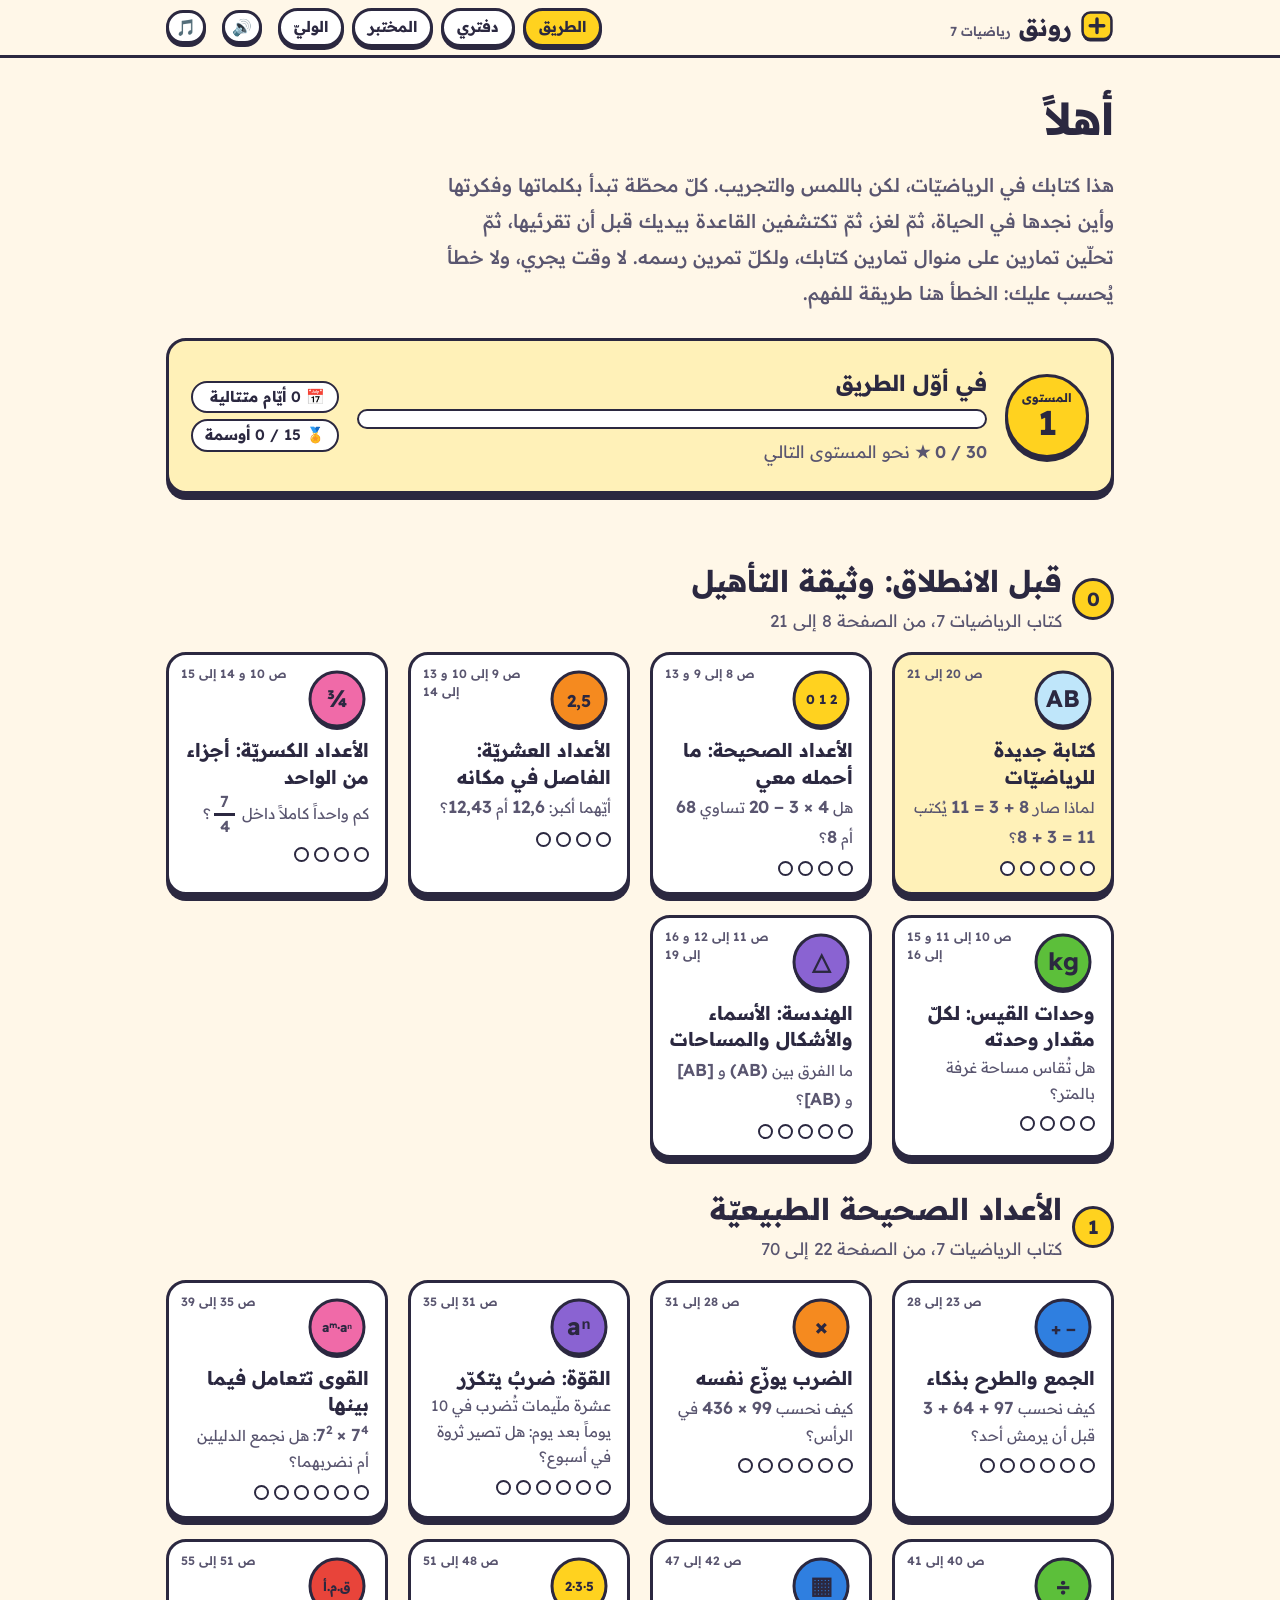
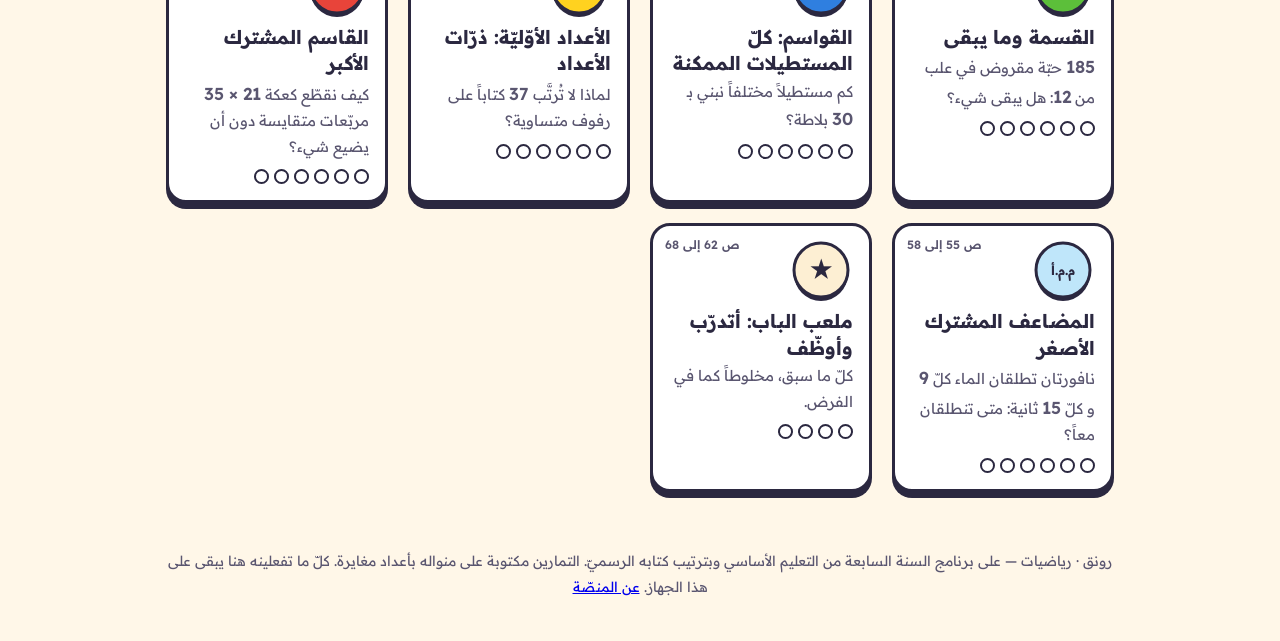
==== math7/index.html @ 63806053 "The site around the platform: why, method, journey, guardians; the maths platform moves to math7/ Co" ====
<!doctype html>
<html lang="ar" dir="rtl">
<head>
<meta charset="utf-8">
<meta name="robots" content="noindex, nofollow">
<meta name="viewport" content="width=device-width, initial-scale=1, viewport-fit=cover">
<meta name="theme-color" content="#FFD21F">
<link rel="manifest" href="manifest.webmanifest">
<link rel="icon" href="icons/icon.svg" type="image/svg+xml">
<link rel="apple-touch-icon" href="icons/icon-192.png">
<title>رونق · رياضيات</title>
<meta name="description" content="كتاب الرياضيات للسنة السابعة أساسي، باللمس والتجريب.">
<link rel="stylesheet" href="css/ed.css">
</head>
<body>
<header class="top">
  <div class="wrap">
    <a class="logo" href="#/" aria-label="رونق رياضيات، الصفحة الأولى">
      <svg viewBox="0 0 40 40" aria-hidden="true"><rect x="3" y="6" width="34" height="31" rx="9" fill="#2B2840"/><rect x="3" y="3" width="34" height="31" rx="9" fill="#FFD21F" stroke="#2B2840" stroke-width="3"/><path d="M12 18.500h16M20 10.500v16" stroke="#2B2840" stroke-width="4" stroke-linecap="round"/></svg>
      <span>رونق <small>رياضيات 7</small></span>
    </a>
    <nav class="nav" id="nav" aria-label="أقسام المنصّة">
      <a href="#/" data-k="home">الطريق</a>
      <a href="#/notebook" data-k="notebook">دفتري</a>
      <a href="#/lab" data-k="lab">المختبر</a>
      <a href="#/guardian" data-k="guardian">الوليّ</a>
    </nav>
    <button class="snd" id="sndBtn" type="button" aria-label="أصوات الأجوبة">🔊</button>
    <button class="snd" id="musBtn" type="button" aria-label="الموسيقى الهادئة">🎵</button>
  </div>
</header>
<main id="app"></main>
<noscript><p style="padding:24px">تحتاج هذه الصفحة إلى JavaScript لتعمل.</p></noscript>
<script src="js/core.js"></script>
<script src="js/pad.js"></script>
<script src="js/sound.js"></script>
<script src="js/game.js"></script>
<script src="js/viz.js"></script>
<script src="js/widgets.js"></script>
<script src="js/lab.js"></script>
<script src="js/content/ch0.js"></script>
<script src="js/content/ch1-0.js"></script>
<script src="js/content/ch1-a.js"></script>
<script src="js/content/ch1-b.js"></script>
<script src="js/content/ch1-c.js"></script>
<script src="js/app.js"></script>
<script src="js/remote.js"></script>
</body>
</html>
---- math7/css/ed.css ----
/* Rawnaq Ed. Same paper, ink and chunky cards as the Rawnaq games site,
   tuned for reading and for touching numbers. */
@font-face {
  font-family: "Readex Pro"; src: url("../fonts/ReadexPro.ttf") format("truetype");
  font-weight: 160 700; font-style: normal; font-display: swap;
}
:root {
  --paper: #FFF7E8; --paper2: #FDEFD3; --ink: #2B2840; --ink2: #5A5670;
  --sun: #FFD21F; --red: #E8443A; --green: #5CBF3A; --blue: #2F7FE0; --sky: #BFE6FA;
  --orange: #F58A1F; --pink: #F06AA8; --violet: #8A63D2; --white: #FFFFFF;
  --soft-green: #DDF3D3; --soft-sun: #FFF1B8; --soft-pink: #FBDDEA; --soft-violet: #E6DCF7;
  --r: 20px; --line: 3px;
}
* { box-sizing: border-box; }
[hidden] { display: none !important; }
html { -webkit-text-size-adjust: 100%; }
body {
  margin: 0; background: var(--paper); color: var(--ink);
  font-family: "Readex Pro", "Noto Kufi Arabic", "Noto Sans Arabic", "Segoe UI", Tahoma, sans-serif;
  font-size: 19px; line-height: 1.9;
}
button, input, select { font: inherit; color: inherit; }
.wrap { max-width: 980px; margin: 0 auto; padding: 0 16px; }
h1, h2, h3 { line-height: 1.4; margin: 0 0 .4em; font-weight: 700; }
h1 { font-size: clamp(28px, 5vw, 44px); }
h2 { font-size: clamp(23px, 3.6vw, 30px); }
h3 { font-size: 21px; }
p { margin: 0 0 1em; }
/* numbers and expressions always read left to right, as in the textbook */
.m, .expr { direction: ltr; unicode-bidi: isolate; display: inline-block; font-weight: 600; white-space: nowrap; font-feature-settings: "tnum"; }
.expr { font-size: 1.15em; white-space: normal; max-width: 100%; vertical-align: baseline; }
.expr sup .ans, sup .ans { width: 2.6em; font-size: 16px; padding: 0 4px; }
.qt { line-height: 2.5; }
.lbl { font-weight: 600; white-space: nowrap; }
.qt .ans { margin: 0 3px; }
.expr sup, .m sup { font-size: .68em; line-height: 0; vertical-align: .62em; }

/* ---------- top bar ---------- */
.top { position: sticky; top: 0; z-index: 20; background: var(--paper); border-bottom: var(--line) solid var(--ink); }
.top .wrap { display: flex; align-items: center; gap: 10px; padding-top: 8px; padding-bottom: 8px; flex-wrap: wrap; }
.logo { display: flex; align-items: center; gap: 8px; text-decoration: none; color: inherit; font-weight: 700; font-size: 24px; line-height: 1; }
.logo svg { width: 34px; height: 34px; }
.logo small { font-size: 13px; color: var(--ink2); font-weight: 600; }
.nav { display: flex; gap: 8px; margin-inline-start: auto; flex-wrap: wrap; }
.nav a { text-decoration: none; color: inherit; font-weight: 700; font-size: 15px; padding: 2px 13px; border: var(--line) solid var(--ink); border-radius: 999px; background: var(--white); box-shadow: 0 3px 0 var(--ink); }
.nav a:hover, .nav a:focus-visible { transform: translateY(2px); box-shadow: 0 1px 0 var(--ink); }
.nav a.on { background: var(--sun); }

/* ---------- pieces ---------- */
.card { background: var(--white); border: var(--line) solid var(--ink); border-radius: var(--r); box-shadow: 0 6px 0 var(--ink); padding: 22px; margin-bottom: 26px; }
.card > :last-child { margin-bottom: 0; }
.card.tint { background: var(--paper2); }
.card.sky { background: var(--sky); }
.tag { display: inline-block; font-weight: 700; font-size: 14px; line-height: 1.7; padding: 0 12px; border: var(--line) solid var(--ink); border-radius: 999px; background: var(--sun); }
.tag.blue { background: var(--blue); color: #fff; } .tag.green { background: var(--green); color: #fff; }
.tag.pink { background: var(--pink); color: #fff; } .tag.violet { background: var(--violet); color: #fff; }
.tag.plain { background: var(--white); }
.btn { display: inline-flex; align-items: center; justify-content: center; gap: 8px; text-decoration: none; font-weight: 700; font-size: 18px; padding: 6px 22px; border: var(--line) solid var(--ink); border-radius: 16px; background: var(--green); color: #fff; box-shadow: 0 5px 0 var(--ink); cursor: pointer; }
.btn:hover, .btn:focus-visible { transform: translateY(2px); box-shadow: 0 3px 0 var(--ink); }
.btn:active { transform: translateY(5px); box-shadow: 0 0 0 var(--ink); }
.btn.sun { background: var(--sun); color: var(--ink); } .btn.white { background: var(--white); color: var(--ink); }
.btn.blue { background: var(--blue); } .btn.small { font-size: 15px; padding: 2px 14px; border-radius: 12px; box-shadow: 0 3px 0 var(--ink); }
.btn[disabled] { opacity: .45; cursor: default; transform: none; box-shadow: 0 5px 0 var(--ink); }
.row { display: flex; gap: 12px; flex-wrap: wrap; align-items: center; }
.row.center { justify-content: center; }
.muted { color: var(--ink2); font-size: .9em; }
.spacer { flex: 1; }
:focus-visible { outline: 3px solid var(--blue); outline-offset: 2px; }

/* ---------- home: the road ---------- */
.hello { padding: 30px 0 8px; }
.hello p { color: var(--ink2); font-weight: 500; max-width: 36em; }
.road { position: relative; padding: 10px 0 30px; }
.unit-title { display: flex; align-items: center; gap: 10px; margin: 30px 0 14px; }
.unit-title .num { width: 42px; height: 42px; border-radius: 50%; border: var(--line) solid var(--ink); background: var(--sun); display: grid; place-items: center; font-weight: 700; flex: none; }
.stations { display: grid; grid-template-columns: repeat(auto-fill, minmax(215px, 1fr)); gap: 20px; }
.station { display: block; text-decoration: none; color: inherit; background: var(--white); border: var(--line) solid var(--ink); border-radius: var(--r); box-shadow: 0 6px 0 var(--ink); padding: 14px 16px 16px; position: relative; }
.station:hover, .station:focus-visible { transform: translateY(2px); box-shadow: 0 4px 0 var(--ink); }
.station .ico { width: 64px; height: 64px; display: block; margin-bottom: 4px; }
.station h3 { font-size: 19px; margin-bottom: 2px; }
.station .q { color: var(--ink2); font-size: 15px; line-height: 1.7; margin: 0; }
.station .pg { position: absolute; top: 10px; inset-inline-end: 12px; max-width: calc(100% - 100px); text-align: end; line-height: 1.5; font-size: 12px; color: var(--ink2); font-weight: 600; }
.station.next { background: var(--soft-sun); }
.station.done { background: var(--soft-green); }
.beads { display: flex; gap: 5px; margin-top: 10px; }
.beads i { width: 15px; height: 15px; border-radius: 50%; border: 2px solid var(--ink); background: var(--white); }
.beads i.on { background: var(--green); }
.soon { opacity: .6; border-style: dashed; box-shadow: none; }

/* ---------- station page ---------- */
.st-head { padding: 22px 0 6px; }
.st-head .back { font-size: 15px; font-weight: 700; color: var(--ink2); text-decoration: none; }
.steps { display: flex; gap: 6px; margin: 12px 0 22px; flex-wrap: wrap; }
.steps button { cursor: pointer; font-weight: 700; font-size: 15px; padding: 1px 13px; border: var(--line) solid var(--ink); border-radius: 999px; background: var(--white); }
.steps button.on { background: var(--ink); color: var(--paper); }
.steps button.seen:not(.on) { background: var(--soft-green); }
.beat h2 { display: flex; align-items: center; gap: 10px; flex-wrap: wrap; }
.say { background: var(--paper2); border: var(--line) dashed var(--ink); border-radius: 16px; padding: 12px 18px; font-weight: 500; margin: 0 0 18px; }
.rule { background: var(--soft-sun); border: var(--line) solid var(--ink); border-radius: 16px; padding: 14px 18px; margin: 0 0 18px; position: relative; }
.rule .src { font-size: 13px; color: var(--ink2); font-weight: 600; display: block; margin-top: 6px; }
.rule .expr { font-size: 1.25em; }
.next-bar { display: flex; justify-content: space-between; gap: 12px; margin: 10px 0 60px; flex-wrap: wrap; }

/* ---------- questions ---------- */
.qbox { border-top: 2px solid var(--paper2); padding: 16px 0 6px; }
.qbox:first-child { border-top: 0; padding-top: 0; }
.qbox .qn { font-weight: 700; color: var(--ink2); font-size: 14px; }
.qbox .qt { font-weight: 600; margin: 0 0 10px; }
.ans { line-height: 1.6; max-width: 100%; font-size: 20px; font-weight: 700; width: 5.5em; text-align: center; direction: ltr; padding: 2px 8px; border: var(--line) solid var(--ink); border-radius: 12px; background: var(--paper); }
.ans.wide { width: 11em; }
.ans.ok { background: var(--soft-green); } .ans.no { background: var(--soft-pink); }
.choices { display: flex; flex-wrap: wrap; gap: 10px; }
.choice { cursor: pointer; font-weight: 700; padding: 2px 16px; border: var(--line) solid var(--ink); border-radius: 12px; background: var(--white); box-shadow: 0 3px 0 var(--ink); }
.choice.sel { background: var(--sky); }
.choice.ok { background: var(--soft-green); } .choice.no { background: var(--soft-pink); }
.fb { margin-top: 10px; padding: 8px 14px; border-radius: 12px; font-weight: 500; font-size: 17px; border: 2px solid var(--ink); }
.fb.ok { background: var(--soft-green); } .fb.think { background: var(--soft-violet); } .fb.hint { background: var(--soft-sun); }
.fb b { font-weight: 700; }
.qactions { display: flex; gap: 10px; margin-top: 10px; flex-wrap: wrap; align-items: center; }
.linkbtn { background: none; border: 0; padding: 0; cursor: pointer; font-weight: 700; color: var(--blue); text-decoration: underline; font-size: 15px; }
.bins { display: grid; grid-template-columns: repeat(auto-fit, minmax(150px, 1fr)); gap: 12px; margin-top: 10px; }
.bin { border: var(--line) dashed var(--ink); border-radius: 14px; min-height: 84px; padding: 6px 8px; background: var(--paper); cursor: pointer; }
.bin h4 { margin: 0 0 4px; font-size: 15px; }
.chips { display: flex; flex-wrap: wrap; gap: 8px; min-height: 40px; }
.chip { cursor: pointer; direction: ltr; font-weight: 700; padding: 0 12px; border: var(--line) solid var(--ink); border-radius: 10px; background: var(--white); box-shadow: 0 3px 0 var(--ink); }
.chip.sel { background: var(--sun); transform: translateY(-3px); }
.chip.ok { background: var(--soft-green); } .chip.no { background: var(--soft-pink); }

/* ---------- explorables ---------- */
.lab-area { background: var(--white); border: var(--line) solid var(--ink); border-radius: var(--r); padding: 14px; margin: 0 0 18px; overflow: hidden; }
.lab-area svg { display: block; width: 100%; height: auto; touch-action: none; user-select: none; }
.ctl { display: flex; align-items: center; gap: 10px; flex-wrap: wrap; margin: 6px 0; font-weight: 600; }
.ctl input[type=range] { flex: 1; min-width: 140px; accent-color: var(--blue); height: 28px; }
.ctl .val { min-width: 2.2em; text-align: center; border: var(--line) solid var(--ink); border-radius: 10px; background: var(--sun); font-weight: 700; direction: ltr; }
.readout { text-align: center; font-size: 22px; margin: 8px 0 2px; min-height: 1.9em; }
.readout .expr { font-size: 1.1em; }
.c-blue { color: var(--blue); } .c-red { color: var(--red); } .c-green { color: #3d9a1f; } .c-orange { color: #d97506; } .c-violet { color: var(--violet); }
.grid100 { display: grid; grid-template-columns: repeat(10, 1fr); gap: 5px; direction: ltr; max-width: 520px; margin: 0 auto; }
.grid100 button { aspect-ratio: 1; border: 2px solid var(--ink); border-radius: 9px; background: var(--white); font-weight: 700; font-size: clamp(12px, 2.6vw, 18px); cursor: pointer; padding: 0; transition: background .25s, opacity .25s; }
.grid100 button.prime { background: var(--sun); }
.grid100 button.out { background: var(--paper2); opacity: .38; }
.grid100 button.hit { background: var(--sky); }
.grid100 button.one { background: var(--paper2); opacity: .5; }
.found { display: flex; gap: 8px; flex-wrap: wrap; justify-content: center; min-height: 40px; direction: ltr; }
.found span { border: var(--line) solid var(--ink); border-radius: 10px; padding: 0 10px; font-weight: 700; background: var(--soft-green); }
.found span.miss { background: var(--white); color: transparent; border-style: dashed; }

/* ---------- lab console ---------- */
.console { background: var(--ink); color: var(--paper); border-radius: var(--r); padding: 16px; font-size: 17px; min-height: 200px; max-height: 50vh; overflow: auto; }
.console .in { color: var(--sun); font-weight: 700; }
.console .out { margin: 0 0 10px; direction: ltr; text-align: left; unicode-bidi: plaintext; word-break: break-word; }
.console .out.ar { direction: rtl; text-align: right; }
.cmdline { display: flex; gap: 10px; margin-top: 12px; }
.cmdline input { flex: 1; min-width: 0; padding: 6px 14px; border: var(--line) solid var(--ink); border-radius: 14px; background: var(--white); font-weight: 600; }
.cmds { display: flex; flex-wrap: wrap; gap: 8px; margin: 12px 0; }

/* ---------- notebook / guardian ---------- */
table.t { width: 100%; border-collapse: collapse; font-size: 16px; }
table.t th, table.t td { text-align: start; padding: 6px 10px; border-bottom: 2px solid var(--paper2); vertical-align: top; }
table.t th { font-weight: 700; color: var(--ink2); font-size: 14px; }
.meter { height: 14px; border: 2px solid var(--ink); border-radius: 999px; background: var(--white); overflow: hidden; min-width: 90px; direction: ltr; }
.meter i { display: block; height: 100%; background: var(--green); }
.badge-row { display: flex; gap: 14px; flex-wrap: wrap; }
.badge { width: 110px; text-align: center; font-size: 13px; font-weight: 700; line-height: 1.5; }
.badge svg { width: 68px; height: 68px; display: block; margin: 0 auto 4px; }
.badge.off { opacity: .3; }
footer { color: var(--ink2); font-size: 14px; padding: 26px 0 40px; text-align: center; }
.pop { animation: pop .35s ease-out; }
@keyframes pop { 0% { transform: scale(.6); opacity: 0; } 70% { transform: scale(1.12); } 100% { transform: scale(1); opacity: 1; } }
@media (max-width: 640px) {
  body { font-size: 17px; } .card { padding: 16px; }
  .nav { width: 100%; margin-inline-start: 0; }
}
@media (prefers-reduced-motion: reduce) { .pop { animation: none; } .btn:hover, .station:hover { transform: none; } }
@media print { .top, .next-bar, .steps { display: none; } }

/* ---------- fractions, comparison signs, figures ---------- */
.frac { display: inline-flex; flex-direction: column; align-items: center; vertical-align: middle; line-height: 1.25; margin: 0 3px; font-size: .92em; }
.frac > span:first-child { border-bottom: 3px solid var(--ink); padding: 0 5px 1px; min-width: 1.3em; text-align: center; }
.frac > span:last-child { padding: 1px 5px 0; text-align: center; }
.frac .ans { width: 2.8em; font-size: 17px; margin: 2px 0; }
button.ans.sign { width: 2.4em; cursor: pointer; background: var(--white); box-shadow: 0 3px 0 var(--ink); }
button.ans.sign.ok { background: var(--soft-green); } button.ans.sign.no { background: var(--soft-pink); }
.lab-area.fig svg { height: auto; }

/* ---------- sound buttons, level, stars, badges ---------- */
.snd { margin-inline-start: 6px; width: 40px; height: 34px; border: var(--line) solid var(--ink); border-radius: 999px; background: var(--white); box-shadow: 0 3px 0 var(--ink); cursor: pointer; font-size: 16px; line-height: 1; padding: 0; }
.snd.off { background: var(--paper2); opacity: .55; }
.snd#musBtn.off { text-decoration: line-through; }
a.levelcard { display: flex; gap: 18px; align-items: center; text-decoration: none; color: inherit; background: var(--soft-sun); flex-wrap: wrap; }
.lv-n { width: 84px; height: 84px; border-radius: 50%; border: var(--line) solid var(--ink); background: var(--sun); display: grid; place-content: center; text-align: center; line-height: 1.1; flex: none; box-shadow: 0 4px 0 var(--ink); }
.lv-n span { font-size: 12px; font-weight: 700; } .lv-n b { font-size: 34px; }
.lv-main { flex: 1; min-width: 200px; } .lv-main > b { font-size: 22px; }
.lv-side { display: flex; flex-direction: column; gap: 6px; }
.pill { font-weight: 700; font-size: 15px; background: var(--white); border: 2px solid var(--ink); border-radius: 999px; padding: 0 12px; }
.meter.big { height: 20px; margin: 4px 0; } .meter.big i { background: var(--orange); transition: width .6s; }
.stars { color: #E9A900; font-size: 1.25em; letter-spacing: 2px; text-shadow: 0 1px 0 var(--ink); } .stars i { color: #ddd; font-style: normal; text-shadow: none; }
.fb { position: relative; }
.plus { position: absolute; inset-inline-end: 14px; top: -6px; font-weight: 700; color: #B98300; font-size: 22px; animation: rise 1.3s ease-out forwards; pointer-events: none; }
@keyframes rise { 0% { transform: translateY(8px) scale(.6); opacity: 0; } 25% { transform: translateY(-6px) scale(1.25); opacity: 1; } 100% { transform: translateY(-46px) scale(1); opacity: 0; } }
.combo { display: inline-block; margin-inline-start: 10px; background: var(--orange); color: #fff; font-weight: 700; font-size: 14px; border: 2px solid var(--ink); border-radius: 999px; padding: 0 10px; animation: pop .35s ease-out; }
.toasts { position: fixed; top: 12px; left: 0; right: 0; z-index: 90; display: flex; flex-direction: column; align-items: center; gap: 8px; pointer-events: none; }
.toast { display: flex; gap: 12px; align-items: center; background: var(--white); border: var(--line) solid var(--ink); border-radius: 18px; box-shadow: 0 6px 0 var(--ink); padding: 8px 20px; font-size: 17px; line-height: 1.6; animation: drop .45s cubic-bezier(.2,1.4,.4,1); width: max-content; max-width: 92vw; }
.toast.badge { background: var(--soft-sun); } .toast .big { font-size: 40px; line-height: 1; }
.toast.out { opacity: 0; transform: translateY(-20px); transition: all .4s; }
@keyframes drop { from { transform: translateY(-80px); opacity: 0; } to { transform: none; opacity: 1; } }
.confetti { position: fixed; inset: 0; z-index: 80; pointer-events: none; overflow: hidden; }
.confetti i { position: absolute; top: -20px; width: 10px; height: 16px; border-radius: 3px; animation: fall linear forwards; }
@keyframes fall { to { top: 105%; transform: rotate(720deg) translateX(40px); } }
.badge { width: 128px; } .badge .b-ico { font-size: 44px; line-height: 1.2; } .badge span { display: block; font-weight: 500; font-size: 12px; color: var(--ink2); line-height: 1.5; }
.badge.off { opacity: .32; filter: grayscale(1); }
.gloss p { margin: 0 0 6px; } .gloss { margin-top: 12px; }
label.check { display: inline-flex; gap: 8px; align-items: center; font-weight: 600; cursor: pointer; } label.check input { width: 22px; height: 22px; accent-color: var(--green); }
.gallery { display: grid; grid-template-columns: repeat(auto-fill, minmax(300px, 1fr)); gap: 16px; } .gallery .card { padding: 12px; margin: 0; }
textarea { width: 100%; font: inherit; padding: 8px 12px; border: var(--line) solid var(--ink); border-radius: 12px; background: var(--paper); }
.lab-who { flex: 1; font-weight: 700; align-self: center; min-width: 0; }

/* ---------- figures ---------- */
.vizbox { direction: ltr; width: 100%; display: flex; flex-direction: column; justify-content: center; }
.vizbox svg.viz, .vizbox .viz-raw svg, .vizbox > svg { display: block; width: 100%; height: auto; max-height: 100%; }
.vizbox.live, .vizbox.rtl { direction: rtl; }
.vizbox.live { justify-content: flex-start; }
.vizbox.live .lab-area { margin-bottom: 8px; padding: 8px; border-width: 2px; }
.vizset { width: 100%; display: flex; flex-direction: column; justify-content: center; gap: 6px; min-height: 0; }
.vizdots { display: flex; gap: 6px; justify-content: center; direction: ltr; }
.vizdots button { width: 26px; height: 26px; border-radius: 50%; border: 2px solid var(--ink); background: var(--white); font-weight: 700; font-size: 13px; padding: 0; cursor: pointer; }
.vizdots button.on { background: var(--sun); }
.viz-note { text-align: center; font-size: 1.35em; font-weight: 700; line-height: 2.1; padding: 10px; }
.viz-note .expr { font-size: 1.2em; } .viz-ico { font-size: 64px; line-height: 1.2; }

/* ---------- the stage: one screen, the exercise on one half and its drawing on the other ---------- */
body.in-stage { overflow: hidden; } body.in-stage .top { display: none; }
.stage { height: 100vh; height: 100dvh; display: grid; grid-template-rows: auto minmax(0, 1fr) auto; }
.stage-top { display: flex; align-items: center; gap: 12px; padding: 6px 14px; border-bottom: var(--line) solid var(--ink); background: var(--paper); min-width: 0; }
.stage-top .back { font-weight: 700; font-size: 15px; color: var(--ink); text-decoration: none; border: 2px solid var(--ink); border-radius: 999px; padding: 0 12px; background: var(--white); white-space: nowrap; }
.stage-title { display: flex; align-items: center; gap: 8px; font-size: 17px; min-width: 0; white-space: nowrap; overflow: hidden; text-overflow: ellipsis; }
.stage-title .ico { flex: none; }
.stage-top .steps { margin: 0 auto 0 0; margin-inline: auto 0; flex-wrap: nowrap; overflow: hidden; gap: 4px; }
.stage-top .steps a { text-decoration: none; color: inherit; font-weight: 700; font-size: 13px; padding: 0 10px; border: 2px solid var(--ink); border-radius: 999px; background: var(--white); white-space: nowrap; }
.stage-top .steps a.seen { background: var(--soft-green); } .stage-top .steps a.on { background: var(--ink); color: var(--paper); }
.stage-stars { font-weight: 700; background: var(--sun); border: 2px solid var(--ink); border-radius: 999px; padding: 0 12px; white-space: nowrap; direction: ltr; }
.panes { display: grid; grid-template-columns: minmax(0, 1fr) minmax(0, 1fr); min-height: 0; }
.stage.solo .panes { grid-template-columns: minmax(0, 1fr); }
.pane { min-height: 0; min-width: 0; overflow-y: auto; padding: 16px 20px; }
.pane.text { scroll-behavior: smooth; }
.pane.fig { background: var(--white); border-inline-start: var(--line) solid var(--ink); display: flex; align-items: center; justify-content: center; padding: 12px; transition: background .4s; }
.pane.fig.solved { background: #F3FBEF; }
.pane.fig > * { max-height: 100%; }
.stage.solo .pane.text { max-width: 980px; margin: 0 auto; width: 100%; }
.slide-head { display: flex; gap: 8px; align-items: center; font-weight: 700; color: var(--ink2); font-size: 15px; margin-bottom: 8px; flex-wrap: wrap; }
.pane.text h2 { font-size: 24px; } .pane.text h3 { margin-top: 0; }
.pane.text .qbox { border-top: 0; padding-top: 0; }
.try { font-weight: 700; color: var(--blue); }
.stage-bot { display: flex; align-items: center; gap: 12px; padding: 6px 14px 10px; border-top: var(--line) solid var(--ink); background: var(--paper); }
.stage-bot .prev { min-width: 96px; } .stage-bot .btn { font-size: 16px; padding: 2px 18px; box-shadow: 0 4px 0 var(--ink); }
.stage-bot .btn.next { background: var(--white); color: var(--ink); min-width: 110px; }
.stage-bot .btn.next.go { background: var(--sun); animation: pop .35s ease-out; }
.track { flex: 1; display: flex; gap: 4px; align-items: center; justify-content: center; flex-wrap: wrap; min-width: 0; }
.track i { width: 12px; height: 12px; border-radius: 50%; border: 2px solid var(--ink); background: var(--white); flex: none; }
.track i:not(.q) { border-radius: 3px; } .track i.ok { background: var(--green); } .track i.on { background: var(--ink); transform: scale(1.3); }
.track .m { font-size: 13px; color: var(--ink2); margin-inline-start: 8px; }
.terms { display: flex; flex-direction: column; gap: 8px; }
.term { text-align: start; cursor: pointer; background: var(--white); border: var(--line) solid var(--ink); border-radius: 14px; padding: 6px 14px; box-shadow: 0 3px 0 var(--ink); line-height: 1.7; }
.term b { display: block; font-size: 1.05em; } .term span { color: var(--ink2); font-weight: 500; font-size: .92em; }
.term.on { background: var(--soft-sun); }
.idea { background: var(--soft-sun); border: var(--line) solid var(--ink); border-radius: 16px; padding: 14px 18px; font-size: 1.1em; font-weight: 600; }
.uses { display: grid; grid-template-columns: repeat(auto-fit, minmax(210px, 1fr)); gap: 14px; }
.use { background: var(--white); border: var(--line) solid var(--ink); border-radius: var(--r); box-shadow: 0 5px 0 var(--ink); padding: 12px 16px; text-align: center; }
.use-ico { font-size: 54px; line-height: 1.3; } .use h3 { margin: 0 0 4px; } .use p { margin: 0; color: var(--ink2); font-size: .92em; line-height: 1.75; }
.finale { text-align: center; padding: 16px 0; } .finale .ico { margin: 0 auto; display: block; } .bigstars { font-size: 34px; font-weight: 700; color: #B98300; margin: 0; }
/* tall screens (a phone held upright): the drawing above, the exercise under it */
@media (max-aspect-ratio: 1/1) {
  .panes { grid-template-columns: minmax(0, 1fr); grid-template-rows: minmax(0, 40%) minmax(0, 1fr); }
  .stage.solo .panes { grid-template-rows: minmax(0, 1fr); }
  .pane.fig { order: -1; border-inline-start: 0; border-bottom: var(--line) solid var(--ink); padding: 8px; }
  .pane { padding: 12px 14px; }
  .stage-top .steps { display: none; } .stage-title b { font-size: 15px; }
}
@media (max-height: 520px) { .stage-top { padding: 3px 12px; } .stage-bot { padding: 4px 12px 6px; } .pane { padding: 10px 16px; } }

/* ---------- answer boxes that open the pad, and the pad ---------- */
button.ans.slot { cursor: pointer; background: var(--white); box-shadow: 0 3px 0 var(--ink); min-height: 1.9em; vertical-align: middle; font-family: inherit; }
button.ans.slot.ok { background: var(--soft-green); } button.ans.slot.no { background: var(--soft-pink); }
button.ans.slot.typing { background: var(--soft-sun); outline: 4px solid var(--orange); outline-offset: 2px; }
button.ans.slot[disabled] { box-shadow: none; color: inherit; opacity: 1; }
.pad { position: fixed; z-index: 50; bottom: 0; right: 0; width: 50%; background: var(--ink); padding: 8px 10px 10px; border-radius: 18px 0 0 0; box-shadow: 0 -4px 16px rgba(0,0,0,.25); }
body:not(.in-stage) .pad { width: 100%; max-width: 560px; right: 50%; transform: translateX(50%); border-radius: 18px 18px 0 0; }
.pad[hidden] { display: none; }
.pad-prev { background: var(--paper); color: var(--ink); border-radius: 10px; font-weight: 700; font-size: 22px; text-align: center; min-height: 36px; line-height: 36px; margin-bottom: 6px; direction: ltr; overflow: hidden; white-space: nowrap; }
.pad-row { display: flex; justify-content: center; gap: 6px; margin-bottom: 6px; }
.pad-key { flex: 1; height: 44px; font-size: 24px; font-weight: 700; border: 2px solid var(--paper); border-radius: 12px; background: var(--paper); color: var(--ink); cursor: pointer; padding: 0; font-family: inherit; }
.pad-key.op { background: var(--sky); } .pad-key.ok { background: var(--green); color: #fff; flex: 1.6; font-size: 20px; } .pad-key.del { background: var(--soft-pink); }
.pad-key:active { transform: scale(.94); }
.pad-note { color: var(--paper); font-size: 13px; text-align: center; opacity: .85; line-height: 1.4; }
body.pad-on .pane.text { padding-bottom: 250px; }
body.pad-on:not(.in-stage) { padding-bottom: 260px; }
@media (max-aspect-ratio: 1/1) { .pad { width: 100%; border-radius: 18px 18px 0 0; } .pad-key { height: 48px; } }

/* ---------- television ---------- */
html.tv body { font-size: 20px; }
html.tv .wrap { max-width: 1120px; }
html.tv :focus { outline: 5px solid var(--blue); outline-offset: 2px; box-shadow: 0 0 0 9px var(--sun) !important; border-radius: 12px; }
html.tv .pad-key:focus { outline: 4px solid var(--sun); box-shadow: none !important; background: var(--sun); transform: scale(1.08); }
html.tv input[type=range] { height: 36px; }
html.tv .grid100 { max-width: 620px; }
html.tv .stage .qt { line-height: 2.2; }
html.tv .pane { padding: 12px 18px; }
html.tv .pad-key { height: 40px; }
@media (prefers-reduced-motion: reduce) { .plus, .toast, .stage-bot .btn.next.go, .combo { animation: none; } }
/* an explorable inside half a screen: tighter, so its drawing, its sentence and its sliders all fit */
.vizbox.live .readout { font-size: 17px; line-height: 1.7; min-height: 0; margin: 4px 0; }
.vizbox.live .ctl { margin: 2px 0; font-size: .85em; gap: 6px; }
.vizbox.live .say { padding: 6px 12px; margin-bottom: 8px; font-size: .85em; }
.vizbox.live .lab-area svg { max-height: 42vh; }
.pane.fig:has(.vizbox.live) { align-items: flex-start; }
/* nothing in a stage may be wider than the screen: a long title or a long line must never push the page sideways */
.stage { grid-template-columns: minmax(0, 1fr); width: 100%; overflow: hidden; }
.stage-top > * { flex-shrink: 0; }
.stage-top .stage-title { flex: 0 1 auto; }
.stage-top .steps { flex: 1 1 0; min-width: 0; justify-content: flex-end; }
.pane { overflow-x: hidden; }
.pane.text .qt { overflow-wrap: anywhere; }
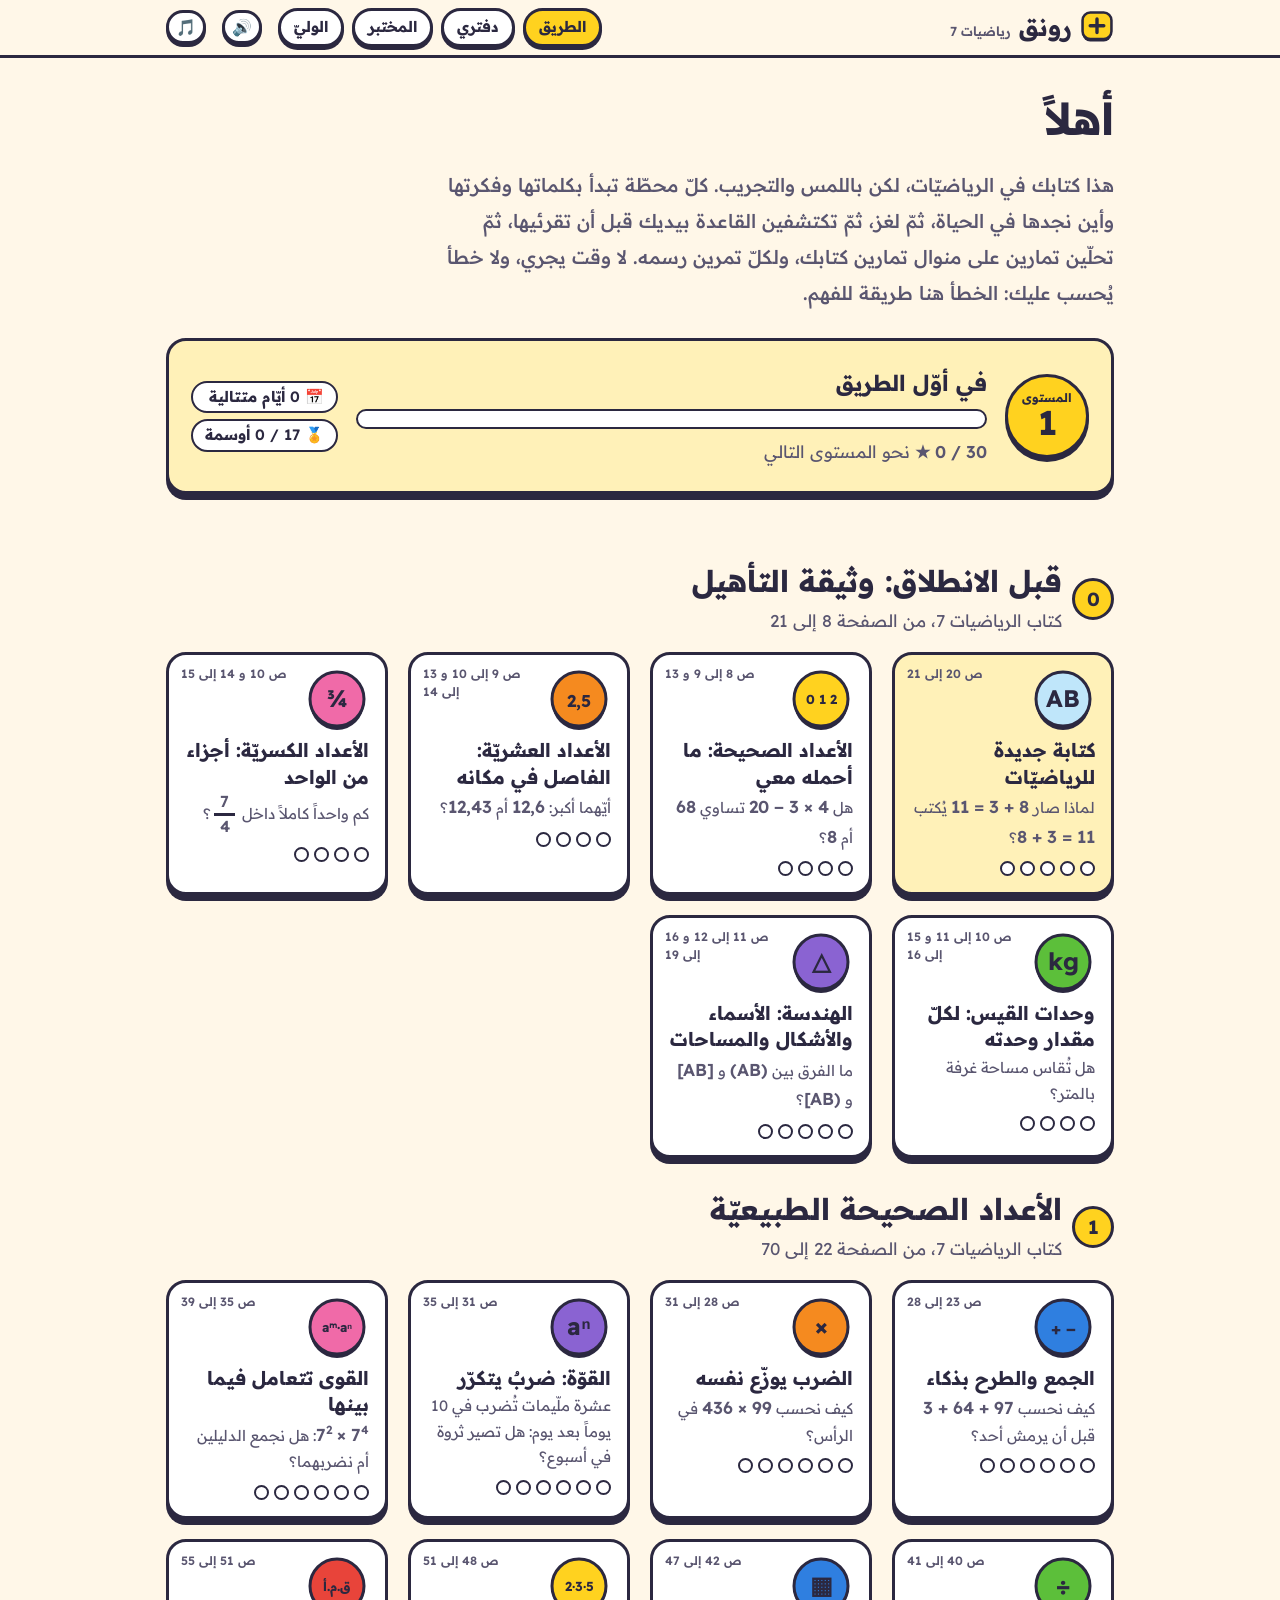
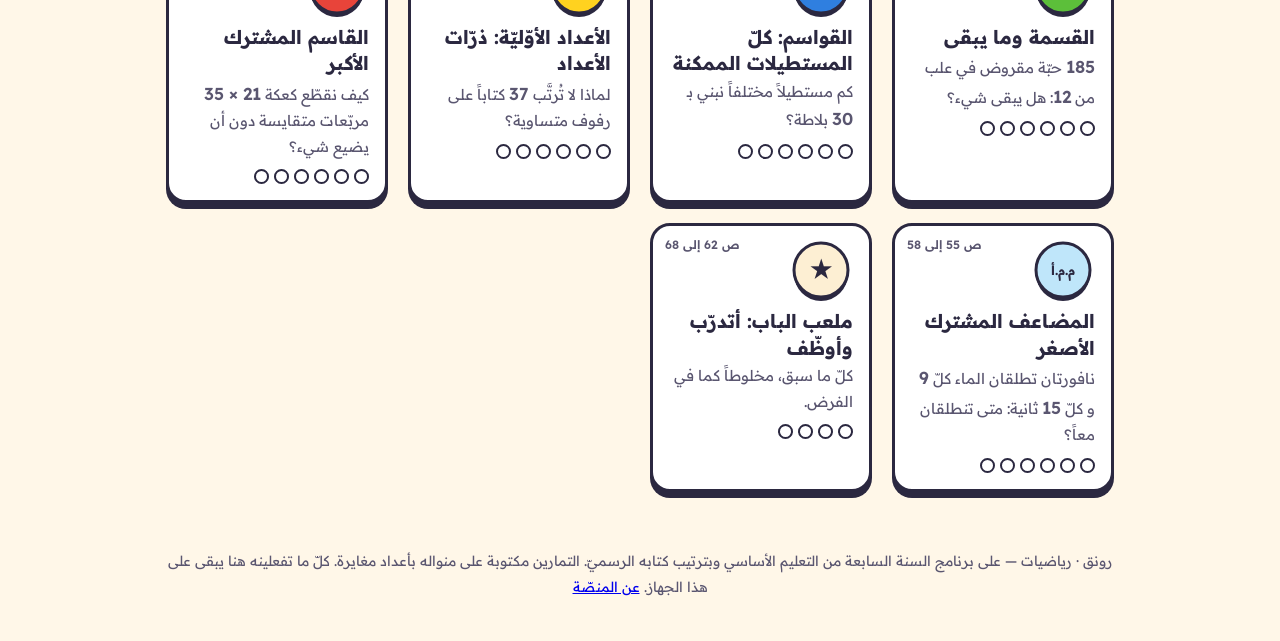
==== commit 3e2f064e: "0.5: Aicha in the lab (text, figure, voice), Softanza translation challenges, a contact section for " ====
--- a/math7/index.html
+++ b/math7/index.html
@@ -38,6 +38,7 @@
 <script src="js/viz.js"></script>
 <script src="js/widgets.js"></script>
 <script src="js/lab.js"></script>
+<script src="js/aicha.js"></script>
 <script src="js/content/ch0.js"></script>
 <script src="js/content/ch1-0.js"></script>
 <script src="js/content/ch1-a.js"></script>
--- a/math7/css/ed.css
+++ b/math7/css/ed.css
@@ -320,3 +320,30 @@
 .stage-top .steps { flex: 1 1 0; min-width: 0; justify-content: flex-end; }
 .pane { overflow-x: hidden; }
 .pane.text .qt { overflow-wrap: anywhere; }
+
+/* ---------- Aicha and the lab ---------- */
+.face { display: inline-block; width: 40px; height: 40px; flex: none; } .face svg { width: 100%; height: 100%; display: block; }
+.face.big { width: 84px; height: 84px; }
+.aicha-head { display: flex; align-items: center; gap: 18px; } .aicha-head h1 { margin: 0; }
+.stage-top .aicha-btn { display: inline-flex; align-items: center; gap: 6px; background: var(--sun); } .stage-top .aicha-btn svg { width: 22px; height: 22px; }
+.labtabs { display: flex; flex-wrap: wrap; gap: 8px; margin: 0 0 14px; align-items: center; }
+.labtabs a, .labtabs .voice { text-decoration: none; color: inherit; font: inherit; font-weight: 700; padding: 2px 16px; border: var(--line) solid var(--ink); border-radius: 999px; background: var(--white); cursor: pointer; }
+.labtabs a.on { background: var(--ink); color: var(--paper); } .labtabs .voice { margin-inline-start: auto; }
+.thread { display: flex; flex-direction: column; gap: 12px; max-height: 56vh; min-height: 150px; overflow: auto; padding: 4px; }
+.thread.small { min-height: 0; margin-top: 14px; }
+.msg { display: flex; gap: 10px; align-items: flex-start; max-width: 92%; }
+.msg .body { border: var(--line) solid var(--ink); border-radius: 18px; padding: 8px 16px; background: var(--white); min-width: 0; }
+.msg.me { align-self: flex-end; } .msg.me .body { background: var(--sky); font-weight: 700; unicode-bidi: plaintext; }
+.msg.her .body { border-start-start-radius: 4px; }
+.msg-fig { max-width: 460px; margin-top: 8px; } .msg .from { display: inline-block; margin-top: 6px; font-size: 14px; font-weight: 700; color: var(--ink2); }
+.codeline { direction: ltr; display: flex; flex-wrap: wrap; align-items: center; gap: 10px; margin-top: 10px; padding: 6px 14px; border-radius: 12px; background: var(--ink); color: var(--paper); font-family: Consolas, "Cascadia Mono", monospace; font-size: 17px; }
+.codeline span { font-family: "Readex Pro", sans-serif; font-size: 12px; opacity: .7; } .codeline .res { color: var(--sun); }
+.codeline.big { font-size: 24px; padding: 12px 18px; min-height: 62px; direction: ltr; } .codeline.build i { opacity: .4; }
+.mission { font-size: 24px; font-weight: 700; margin: 4px 0 12px; }
+.tiles { display: flex; flex-wrap: wrap; gap: 10px; margin: 14px 0; direction: ltr; }
+.tile { cursor: pointer; font-family: Consolas, "Cascadia Mono", monospace; font-size: 20px; font-weight: 700; padding: 6px 14px; border: var(--line) solid var(--ink); border-radius: 12px; background: var(--white); box-shadow: 0 3px 0 var(--ink); }
+.tile:active { transform: translateY(3px); box-shadow: none; }
+.mdots { display: flex; flex-wrap: wrap; gap: 6px; margin-bottom: 14px; }
+.mdots button { cursor: pointer; font: inherit; font-size: 13px; font-weight: 700; width: 32px; height: 32px; border: 2px solid var(--ink); border-radius: 50%; background: var(--white); }
+.mdots button.ok { background: var(--soft-green); } .mdots button.on { background: var(--ink); color: var(--paper); }
+.card.aicha .cmdline + .cmdline { margin-top: 8px; }
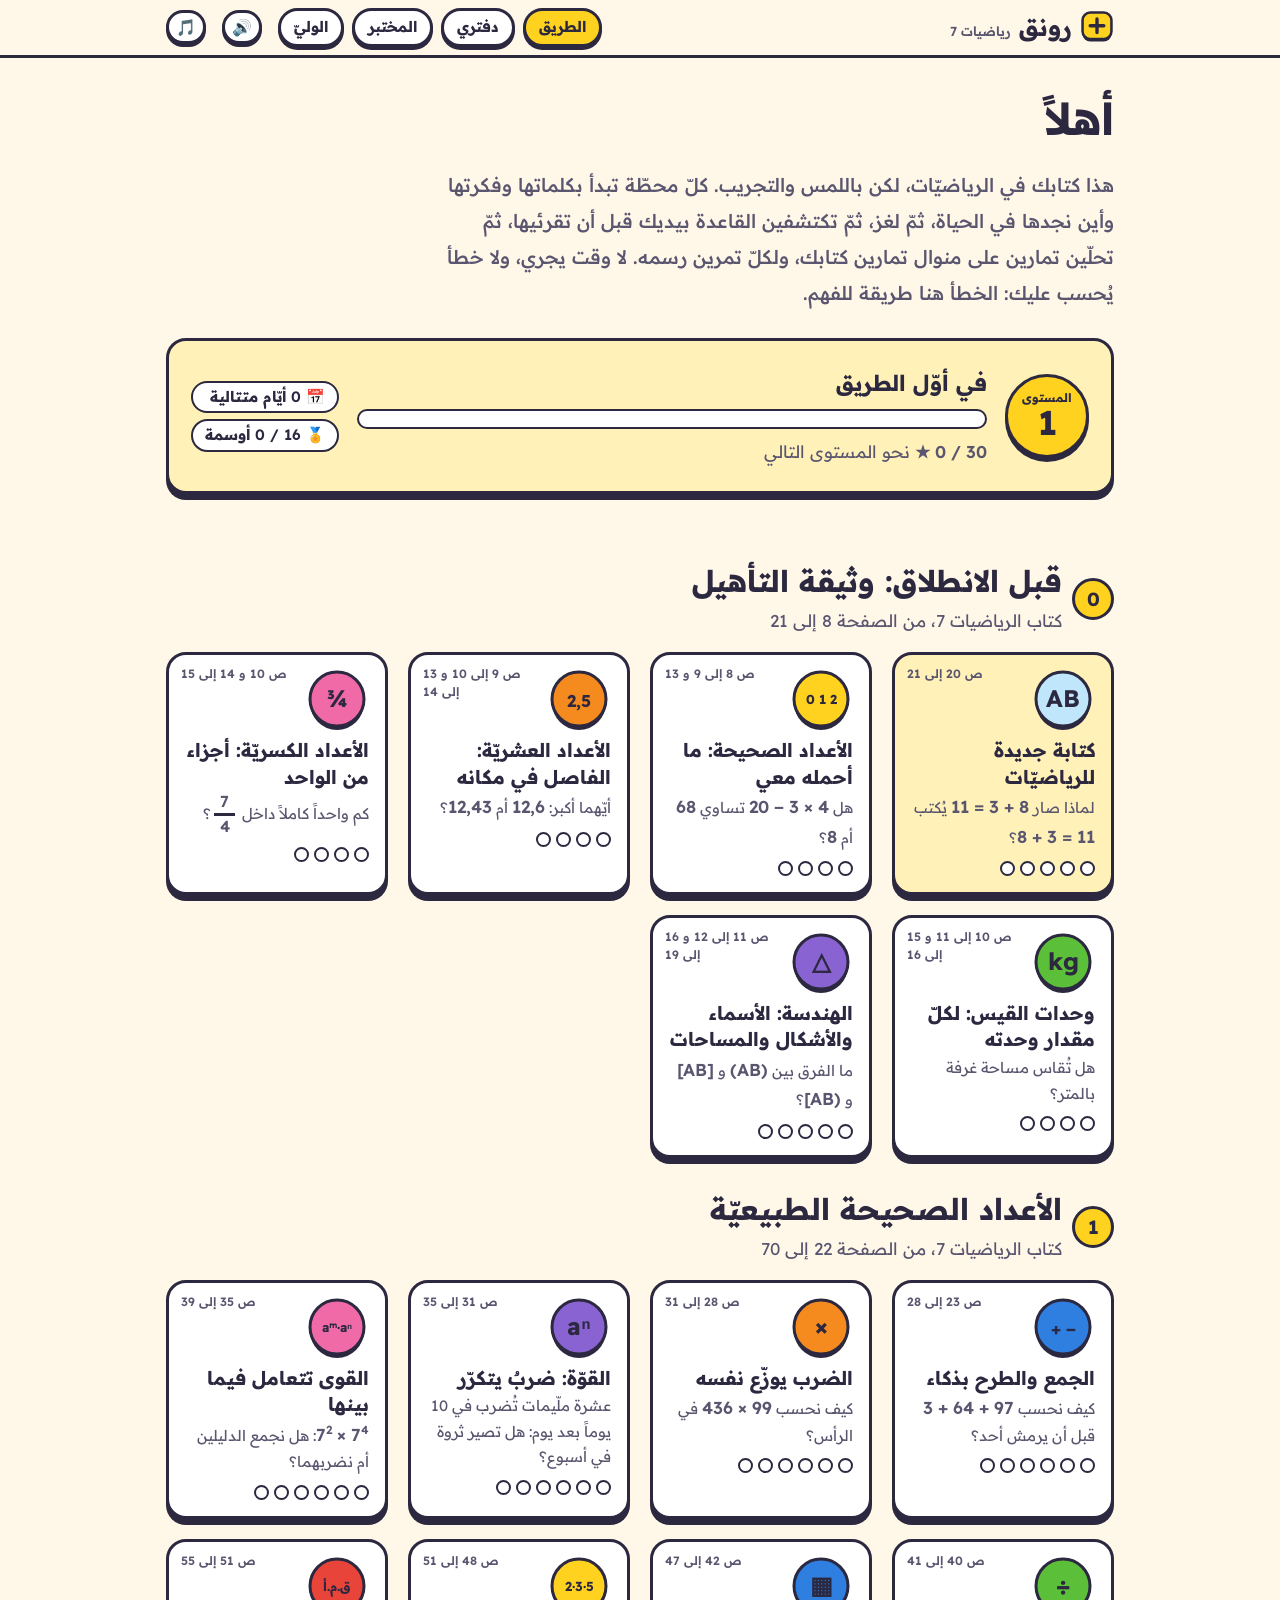
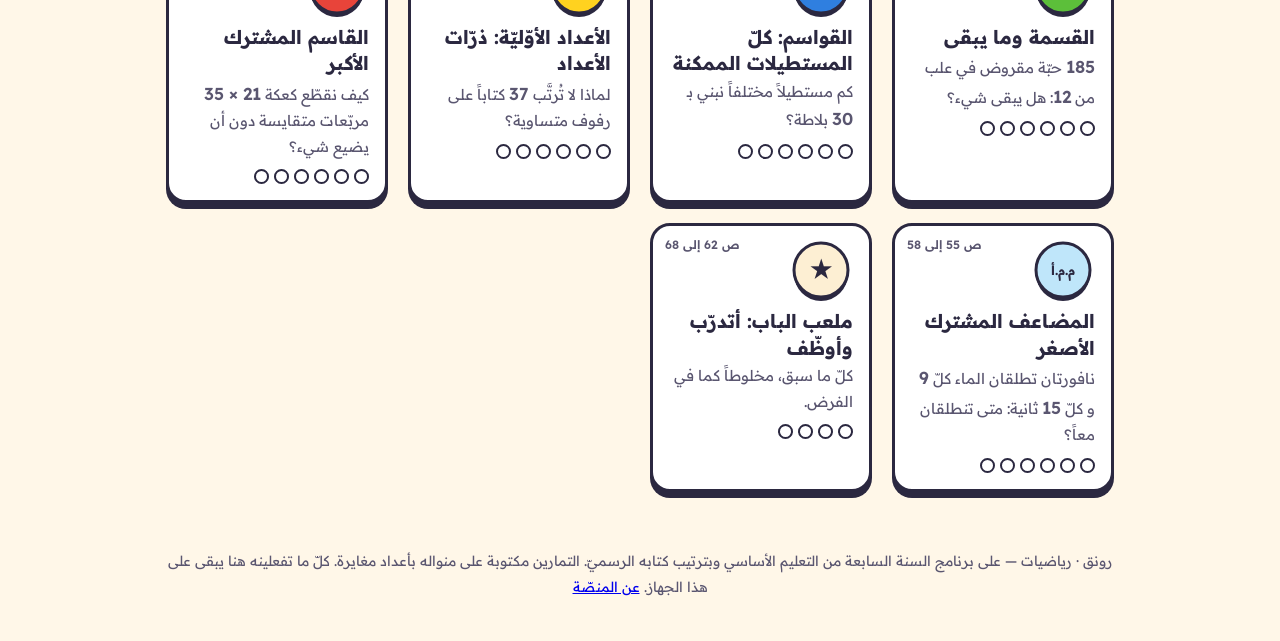
==== commit 5ba665af: "0.6: television pages fit one screen, Aicha speaks only at chosen moments, the computer's line follo" ====
--- a/math7/index.html
+++ b/math7/index.html
@@ -26,6 +26,7 @@
       <a href="#/guardian" data-k="guardian">الوليّ</a>
     </nav>
     <button class="snd" id="sndBtn" type="button" aria-label="أصوات الأجوبة">🔊</button>
+    <button class="snd" id="voiceBtn" type="button" aria-label="مرافقة عَايْشَه بالصوت" hidden>✦</button>
     <button class="snd" id="musBtn" type="button" aria-label="الموسيقى الهادئة">🎵</button>
   </div>
 </header>
@@ -33,6 +34,7 @@
 <noscript><p style="padding:24px">تحتاج هذه الصفحة إلى JavaScript لتعمل.</p></noscript>
 <script src="js/core.js"></script>
 <script src="js/pad.js"></script>
+<script src="js/tv.js"></script>
 <script src="js/sound.js"></script>
 <script src="js/game.js"></script>
 <script src="js/viz.js"></script>
--- a/math7/css/ed.css
+++ b/math7/css/ed.css
@@ -347,3 +347,45 @@
 .mdots button { cursor: pointer; font: inherit; font-size: 13px; font-weight: 700; width: 32px; height: 32px; border: 2px solid var(--ink); border-radius: 50%; background: var(--white); }
 .mdots button.ok { background: var(--soft-green); } .mdots button.on { background: var(--ink); color: var(--paper); }
 .card.aicha .cmdline + .cmdline { margin-top: 8px; }
+
+/* ---------- the line that mirrors an answer, and its window ---------- */
+.codeline.mini { text-decoration: none; margin-top: 8px; padding: 3px 12px; font-size: 15px; width: fit-content; max-width: 100%; }
+.codeline.edit { gap: 2px; align-items: center; } .codeline.edit .num { font: inherit; min-width: 64px; text-align: center; color: var(--ink); background: var(--sun); border: 2px solid var(--paper); border-radius: 10px; padding: 0 8px; }
+.hear { cursor: pointer; font-size: 15px; margin-top: 6px; margin-inline-start: 6px; border: 2px solid var(--ink); border-radius: 999px; background: var(--white); padding: 0 10px; }
+#voiceBtn { padding: 0; } #voiceBtn .face { width: 26px; height: 26px; vertical-align: middle; } #voiceBtn.off { opacity: .4; filter: grayscale(1); }
+
+/* ---------- television: every page is one screen ---------- */
+html.tv body { font-size: 18px; }
+html.tv body:not(.in-stage) { height: 100vh; overflow: hidden; }
+html.tv .hello { padding: 8px 0 2px; } html.tv .hello h1 { font-size: 28px; margin: 0; } html.tv .hello p { display: none; }
+html.tv footer, html.tv .wrap > .muted { display: none; }
+html.tv .card { margin: 8px 0; padding: 12px 18px; }
+.tv-screen[hidden] { display: none; }
+.tvbar { position: fixed; bottom: 8px; left: 0; right: 0; z-index: 30; display: flex; justify-content: center; align-items: center; gap: 18px; }
+.tvbar .btn { padding: 2px 22px; } .tvbar .btn[disabled] { opacity: .3; }
+/* the road */
+.tvhome { display: flex; flex-direction: column; gap: 6px; height: calc(100vh - 62px); padding-top: 8px; padding-bottom: 10px; }
+.tvhead { display: flex; align-items: center; gap: 14px; } .tvhead h1 { font-size: 28px; margin: 0; margin-inline-end: auto; } .tvhead .pill { text-decoration: none; color: inherit; }
+.tvrow-title { font-weight: 700; font-size: 16px; margin-top: 4px; } .tvrow-title .num { display: inline-block; min-width: 26px; text-align: center; border: 2px solid var(--ink); border-radius: 8px; background: var(--sun); }
+.tiles-row { display: flex; gap: 10px; padding: 4px 2px 8px; }
+.station.tile { flex: 1 1 0; max-width: 96px; min-width: 0; padding: 6px 4px; text-align: center; box-shadow: 0 3px 0 var(--ink); border-radius: 14px; }
+.station.tile .ico { width: 44px; height: 44px; display: block; margin: 0 auto; }
+.station.tile .tn { display: -webkit-box; -webkit-line-clamp: 2; -webkit-box-orient: vertical; overflow: hidden; font-size: 11px; font-weight: 700; line-height: 1.35; height: 30px; }
+.tvdetail { flex: 1; min-height: 0; display: flex; align-items: center; gap: 20px; margin: 0 !important; overflow: hidden; }
+.tvdetail h2 { margin: 0 0 4px; font-size: 24px; } .tvdetail p { margin: 0 0 4px; }
+/* the lab: what is asked on one side, what she answers on the other */
+html.tv .aicha-head .face.big { width: 46px; height: 46px; } html.tv .labtabs { margin-bottom: 4px; }
+.tvlab { display: flex; flex-direction: column; height: calc(100vh - 52px); padding-bottom: 10px; }
+html.tv .card.aicha { display: grid; grid-template-columns: 1fr 1fr; gap: 6px 18px; flex: 1; min-height: 0; align-content: start; margin: 4px 0 0; }
+html.tv .card.aicha > * { grid-column: 1; min-width: 0; }
+html.tv .card.aicha > .thread { grid-column: 2; grid-row: 1 / span 6; max-height: none; height: 100%; overflow: hidden; }
+html.tv .card.aicha .msg { max-width: 100%; } html.tv .card.aicha .msg-fig svg { max-height: 190px; }
+html.tv .card.aicha .cmds { margin: 0; } html.tv .card.aicha h3 { margin: 0; }
+html.tv table td, html.tv table th { padding: 2px 8px; font-size: 15px; line-height: 1.5; } html.tv table td br, html.tv table td .muted { display: none; }
+html.tv table .meter { display: inline-block; width: 90px; vertical-align: middle; margin-inline-end: 8px; }
+.station.tile .tn { font-family: inherit; }
+.tvlab { height: calc(100vh - 60px); }
+html.tv .card.aicha .cmdline { flex-wrap: wrap; margin-top: 4px; } html.tv .card.aicha .lab-who { flex-basis: 100%; font-size: 15px; }
+html.tv .card.aicha .cmdline .slot { flex: 1; min-height: 44px; }
+.station.tile .tn { font-family: "Readex Pro", "Noto Kufi Arabic", sans-serif !important; font-size: 12px; }
+.tvdetail .ico { width: 60px; height: 60px; flex: none; } .tvdetail h2 { font-size: 21px; line-height: 1.4; } .tvdetail p { font-size: 17px; line-height: 1.5; } .tvdetail .muted { font-size: 14px; }
